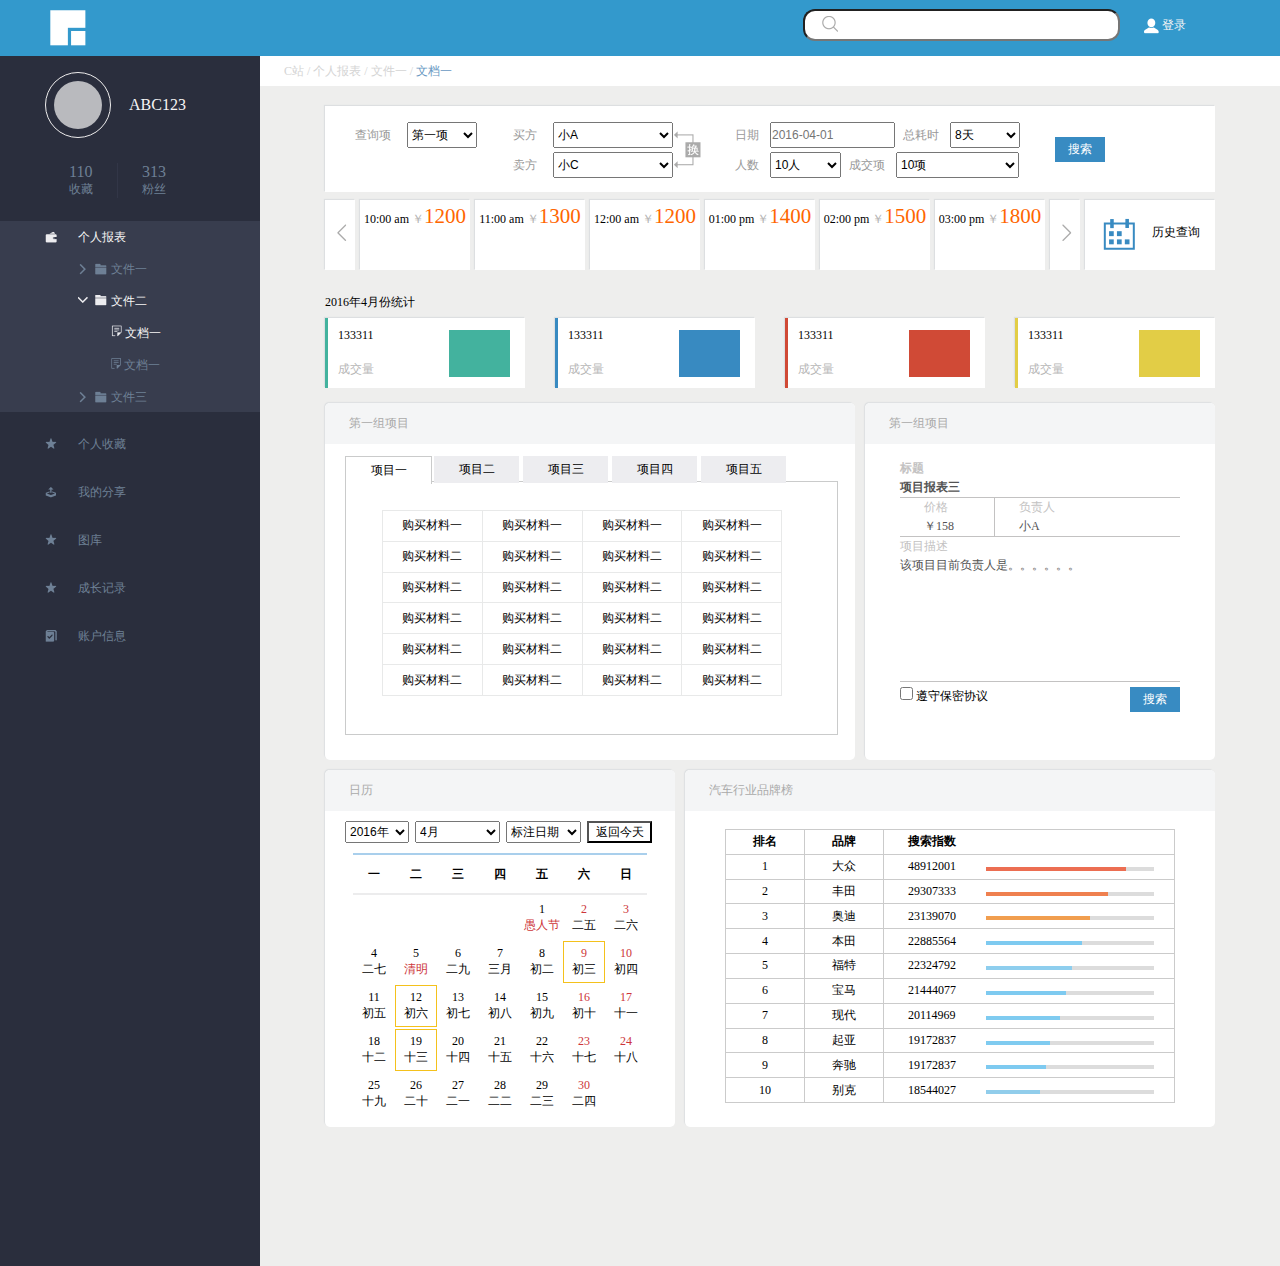
==== task-09/17.03.19baidu-task-09.html @ ec201341 "first commit" ====
<!DOCTYPE html>
<html lang="en">
<head>
    <meta charset="UTF-8">
    <title>百度前端技术学院-task09</title>
    <link rel="stylesheet" href="17.03.19baidu-task-09.css">
</head>
<body>
    <header>
        <a href="" id="loga"><img src="./image-task-09/logo.png" alt="logo"></a>
        <div class="search-login">
            <input type="text">
            <img src="./image-task-09/login.png" alt="login" id="login-img"> <a class="white-color" id="login">登录</a>
        </div>
    </header>
    <div class="container clearfix">
        <div class="sidebar">
            <div class="user">
                <div class="user-information clearfix">
                    <div class="border-box">
                        <div class="head-portrait"></div>
                    </div>
                    <div class="user-name">ABC123</div>
                </div>
                <div class="clearfix">
                    <div class="collection">
                        <span class="font-size-16">110</span>
                        <p>收藏</p>
                    </div>
                    <div class="fans">
                        <span class="font-size-16">313</span>
                        <p>粉丝</p>
                    </div>
                </div>
            </div>
            <ul>
                <li class="user-report">
                    <p class="white-color " id="personal-report">个人报表</p>
                    <ul>
                        <li class="sub-items not-open">文件一</li>
                        <li>
                            <p class="white-color sub-items opened" >文件二</p>
                            <ul>
                                <li class="sub-items white-color">
                                    <img src="./image-task-09/01-02-01.png" alt="">
                                    文档一</li>
                                <li class="sub-items">
                                    <img src="./image-task-09/01-02-02.png" alt="">
                                    文档一</li>
                            </ul>
                        </li>
                        <li class="sub-items not-open">文件三</li>
                    </ul>
                </li>
                <li class="personal-collection">个人收藏</li>
                <li class="shared">我的分享</li>
                <li class="gallery">图库</li>
                <li class="growth-record">成长记录</li>
                <li class="account-information">账户信息</li>
            </ul>
        </div>
        <div class="main">
            <div class="title">
                C站 / 个人报表 / 文件一 / <span>文档一</span>
            </div>
            <div class="search clearfix">
                <div class="items-box">
                    <label for="items" id="items-label">查询项</label><select name="items" id="items"><option value="第一项">第一项</option></select>
                </div>

                <div class="change-buy-sell">
                    <label for="buy">买方</label><select name="buy" id="buy"><option value="">小A</option></select>
                    <br />
                    <label for="sell">卖方</label><select name="sell" id="sell"><option value="">小C</option></select>
                    <img src="image-task-09/change.png" alt="change" id="change-img">
                </div>
                <div class="date-time-people">
                    <label>日期</label><input type="text" id="date" placeholder="2016-04-01">
                    <label for="">总耗时</label><select name="" id="time"><option value="">8天</option></select>
                    <label for="">人数</label><select name="" id="people"><option value="">10人</option></select>
                    <label for="">成交项</label><select name="" id="how-much"><option value="">10项</option></select>
                </div>
                <a href="" class="search-btn">搜索</a>
            </div>
            <div class="history-query clearfix">
                <div class="left">
                </div>
                <div class="time-money">
                    <span class="clock">10:00 am</span>
                    <span class="yuan">￥<span class="money">1200</span></span>
                </div>
                <div class="time-money">
                    <span class="clock">11:00 am</span>
                    <span class="yuan">￥<span class="money">1300</span></span>
                </div>
                <div class="time-money">
                    <span class="clock">12:00 am</span>
                    <span class="yuan">￥<span class="money">1200</span></span>
                </div>
                <div class="time-money">
                    <span class="clock">01:00 pm</span>
                    <span class="yuan">￥<span class="money">1400</span></span>
                </div>
                <div class="time-money">
                    <span class="clock">02:00 pm</span>
                    <span class="yuan">￥<span class="money">1500</span></span>
                </div>
                <div class="time-money">
                    <span class="clock">03:00 pm</span>
                    <span class="yuan">￥<span class="money">1800</span></span>
                </div>
                <div class="right"></div>
                <div class="history">
                    历史查询
                </div>
            </div>
            <div class="volume clearfix">
                <p>2016年4月份统计</p>
                <div class="volume-box green-border">
                    <div class="volume-info"><span class="volume-number">133311</span><p class="volume-text">成交量</p></div>
                    <div class="colors-box green"></div>
                </div>
                <div class="volume-box blue-border">
                    <div class="volume-info"><span class="volume-number">133311</span><p class="volume-text">成交量</p></div>
                    <div class="colors-box blue"></div>
                </div>
                <div class="volume-box red-border">
                    <div class="volume-info"><span class="volume-number">133311</span><p class="volume-text">成交量</p></div>
                    <div class="colors-box red"></div>
                </div>
                <div class="volume-box last yellow-border">
                    <div class="volume-info"><span class="volume-number">133311</span><p class="volume-text">成交量</p></div>
                    <div class="colors-box yellow"></div>
                </div>
            </div>
            <div class="content clearfix">
                <div class="first-project-one">
                    <p class="content-p">第一组项目</p>
                    <div class="project-content project-content-1">
                        <ul class="clearfix project-lists">
                            <li>
                                <input type="radio" name="tab" id="tab-1" checked>
                                <label for="tab-1">项目一</label>
                                <div>
                                    <table border="1">
                                        <tr><td>购买材料一</td><td>购买材料一</td><td>购买材料一</td><td>购买材料一</td></tr>
                                        <tr><td>购买材料二</td><td>购买材料二</td><td>购买材料二</td><td>购买材料二</td></tr>
                                        <tr><td>购买材料二</td><td>购买材料二</td><td>购买材料二</td><td>购买材料二</td></tr>
                                        <tr><td>购买材料二</td><td>购买材料二</td><td>购买材料二</td><td>购买材料二</td></tr>
                                        <tr><td>购买材料二</td><td>购买材料二</td><td>购买材料二</td><td>购买材料二</td></tr>
                                        <tr><td>购买材料二</td><td>购买材料二</td><td>购买材料二</td><td>购买材料二</td></tr>
                                    </table>
                                </div>
                            </li>
                            <li>
                                <input type="radio" name="tab" id="tab-2" >
                                <label for="tab-2">项目二</label>
                                <div>
                                    <table border="1">
                                        <tr><td>购买材料一</td><td>购买材料一</td><td>购买材料一</td><td>购买材料一</td></tr>
                                        <tr><td>购买材料二</td><td>购买材料二</td><td>购买材料二</td><td>购买材料二</td></tr>
                                        <tr><td>购买材料二</td><td>购买材料二</td><td>购买材料二</td><td>购买材料二</td></tr>
                                        <tr><td>购买材料二</td><td>购买材料二</td><td>购买材料二</td><td>购买材料二</td></tr>
                                        <tr><td>购买材料二</td><td>购买材料二</td><td>购买材料二</td><td>购买材料二</td></tr>
                                        <tr><td>购买材料二</td><td>购买材料二</td><td>购买材料二</td><td>购买材料二</td></tr>
                                    </table>
                                </div>
                            </li>
                            <li>
                                <input type="radio" name="tab" id="tab-3">
                                <label for="tab-3">项目三</label>
                                <div>
                                    <table border="1">
                                        <tr><td>购买材料一</td><td>购买材料一</td><td>购买材料一</td><td>购买材料一</td></tr>
                                        <tr><td>购买材料二</td><td>购买材料二</td><td>购买材料二</td><td>购买材料二</td></tr>
                                        <tr><td>购买材料二</td><td>购买材料二</td><td>购买材料二</td><td>购买材料二</td></tr>
                                        <tr><td>购买材料三</td><td>购买材料三</td><td>购买材料三</td><td>购买材料三</td></tr>
                                        <tr><td>购买材料二</td><td>购买材料二</td><td>购买材料二</td><td>购买材料二</td></tr>
                                        <tr><td>购买材料二</td><td>购买材料二</td><td>购买材料二</td><td>购买材料二</td></tr>
                                    </table>
                                </div>
                            </li>
                            <li>
                                <input type="radio" name="tab" id="tab-4">
                                <label for="tab-4">项目四</label>
                                <div>
                                    <table border="1">
                                        <tr><td>购买材料一</td><td>购买材料一</td><td>购买材料一</td><td>购买材料一</td></tr>
                                        <tr><td>购买材料二</td><td>购买材料二</td><td>购买材料二</td><td>购买材料二</td></tr>
                                        <tr><td>购买材料二</td><td>购买材料二</td><td>购买材料二</td><td>购买材料二</td></tr>
                                        <tr><td>购买材料二</td><td>购买材料二</td><td>购买材料二</td><td>购买材料二</td></tr>
                                        <tr><td>购买材料四</td><td>购买材料四</td><td>购买材料四</td><td>购买材料四</td></tr>
                                        <tr><td>购买材料二</td><td>购买材料二</td><td>购买材料二</td><td>购买材料二</td></tr>
                                    </table>
                                </div>
                            </li>
                            <li>
                                <input type="radio" name="tab" id="tab-5">
                                <label for="tab-5">项目五</label>
                                <div>
                                    <table border="1">
                                        <tr><td>购买材料一</td><td>购买材料一</td><td>购买材料一</td><td>购买材料一</td></tr>
                                        <tr><td>购买材料二</td><td>购买材料二</td><td>购买材料二</td><td>购买材料二</td></tr>
                                        <tr><td>购买材料二</td><td>购买材料二</td><td>购买材料二</td><td>购买材料二</td></tr>
                                        <tr><td>购买材料二</td><td>购买材料二</td><td>购买材料二</td><td>购买材料二</td></tr>
                                        <tr><td>购买材料二</td><td>购买材料二</td><td>购买材料二</td><td>购买材料二</td></tr>
                                        <tr><td>购买材料五</td><td>购买材料五</td><td>购买材料五</td><td>购买材料五</td></tr>
                                    </table>
                                </div>
                            </li>
                        </ul>
                    </div>
                </div>
                <div class="first-project-two">
                    <p class="content-p">第一组项目</p>
                    <div class="project-content project-content-2">
                        <h3 class="gery-color">标题</h3>
                        <h3 class="black-color">项目报表三</h3>
                        <div class="clearfix">
                            <div id="price"><span class="price-text gery-color">价格</span><p class="price-number black-color">￥158</p></div>
                            <div id="manager"><span class="manager-text gery-color">负责人</span><p class="manager-name black-color">小A</p></div>
                        </div>
                        <p class="gery-color">项目描述</p>
                        <p class="black-color description">该项目目前负责人是。。。。。。</p>
                        <input type="checkbox"> 遵守保密协议</input>
                        <a href="" class="search-btn">搜索</a>
                    </div>
                </div>
                <div class="calendar">
                    <p class="content-p">日历</p>
                    <div>
                        <ul class="calendar-ul clearfix">
                            <li><select name="" id="year"><option value="">2016年</option></select></li>
                            <li><select name="" id="month"><option value="">4月</option></select></li>
                            <li><select name="" id="calendar-date"><option value="">标注日期</option></select></li>
                            <li class="last"><button id="return-today">返回今天</button></li>
                        </ul>
                        <table>
                            <tr class="table-header">
                                <th>一</th>
                                <th>二</th>
                                <th>三</th>
                                <th>四</th>
                                <th>五</th>
                                <th>六</th>
                                <th>日</th>
                            </tr>
                            <tr>
                                <td></td>
                                <td></td>
                                <td></td>
                                <td></td>
                                <td><span>1</span><p class="red-color">愚人节</p></td>
                    <td><span class="red-color">2</span><p>二五</p></td>
                    <td><span class="red-color">3</span><p>二六</p></td>
                    </tr>
                    <tr>
                        <td><span>4</span><p>二七</p></td>
                        <td><span>5</span><p class="red-color">清明</p></td>
                        <td><span>6</span><p>二九</p></td>
                        <td><span>7</span><p>三月</p></td>
                        <td><span>8</span><p>初二</p></td>
                        <td class="table-mark"><span class="red-color">9</span><p>初三</p></td>
                        <td><span class="red-color">10</span><p>初四</p></td>
                    </tr>
                    <tr>
                        <td><span>11</span><p>初五</p></td>
                        <td class="table-mark"><span>12</span><p>初六</p></td>
                        <td><span>13</span><p>初七</p></td>
                        <td><span>14</span><p>初八</p></td>
                        <td><span>15</span><p>初九</p></td>
                        <td><span class="red-color">16</span><p>初十</p></td>
                        <td><span class="red-color">17</span><p>十一</p></td>
                    </tr>
                    <tr>
                        <td><span>18</span><p>十二</p></td>
                        <td class="table-mark"><span>19</span><p>十三</p></td>
                        <td><span>20</span><p>十四</p></td>
                        <td><span>21</span><p>十五</p></td>
                        <td><span>22</span><p>十六</p></td>
                        <td><span class="red-color">23</span><p>十七</p></td>
                        <td><span class="red-color">24</span><p>十八</p></td>
                    </tr>
                    <tr>
                        <td><span>25</span><p>十九</p></td>
                        <td><span>26</span><p>二十</p></td>
                        <td><span>27</span><p>二一</p></td>
                        <td><span>28</span><p>二二</p></td>
                        <td><span>29</span><p>二三</p></td>
                        <td><span class="red-color">30</span><p>二四</p></td>
                        <td></td>
                    </tr>
                    </table>
                    </div>
                </div>
                <div class="cars">
                    <p class="content-p">汽车行业品牌榜</p>
                    <table border="1">
                        <tr><th>排名</th><th>品牌</th><th class="text-left">搜索指数</th></tr>
                        <tr>
                            <td>1</td>
                            <td>大众</td>
                            <td>48912001<div class="total"><div class="search-sacle volkswagen"></div></div></td>
                        </tr>
                        <tr>
                            <td>2</td>
                            <td>丰田</td>
                            <td>29307333<div class="total"><div class="search-sacle toyota"></div></div></td>
                        </tr>
                        <tr>
                            <td>3</td>
                            <td>奥迪</td>
                            <td>23139070<div class="total"><div class="search-sacle audi"></div></div></td>
                        </tr>
                        <tr>
                            <td>4</td>
                            <td>本田</td>
                            <td>22885564<div class="total"><div class="search-sacle honda"></div></div></td>
                        </tr>
                        <tr>
                            <td>5</td>
                            <td>福特</td>
                            <td>22324792<div class="total"><div class="search-sacle ford"></div></div></td>
                        </tr>
                        <tr>
                            <td>6</td>
                            <td>宝马</td>
                            <td>21444077<div class="total"><div class="search-sacle bmw"></div></div></td>
                        </tr>
                        <tr>
                            <td>7</td>
                            <td>现代</td>
                            <td>20114969<div class="total"><div class="search-sacle modern"></div></div></td>
                        </tr>
                        <tr>
                            <td>8</td>
                            <td>起亚</td>
                            <td>19172837<div class="total"><div class="search-sacle kia"></div></div></td>
                        </tr>
                        <tr>
                            <td>9</td>
                            <td>奔驰</td>
                            <td>19172837<div class="total"><div class="search-sacle mercedes-benz"></div></div></td>
                        </tr>
                        <tr>
                            <td>10</td>
                            <td>别克</td>
                            <td>18544027<div class="total"><div class="search-sacle buick"></div></div></td>
                        </tr>
                    </table>
                </div>
            </div>
        </div>
    </div>
</body>
</html>
---- task-09/17.03.19baidu-task-09.css ----
* {
    margin: 0;
    padding: 0;
    font-size: 12px;
}
a {
    text-decoration: none;
}
li {
    list-style: none;
}
.clearfix:after {
    content: '';
    clear: both;
    visibility: hidden;
    width: 0;
    height: 0;
    display: block;
}
/*字体颜色*/
.gery-color {
    color: #c3c2c2;
}
.black-color {
    color: #535353;
}
.white-color {
    color: #f6f5f5;
}
.red-color {
    color: #cd3539;
}
/*字体大小*/
.font-size-16 {
    font-size: 16px;
}
/*header*/
header {
    position: relative;
    height: 56px;
    background: #3399cc;
}
#loga {
    display: inline-block;
    width: 36px;
    height: 36px;
    margin: 10px 0 10px 50px;
}
.search-login {
    position: absolute;
    top: 9px;
    right: 94px;
    line-height: 28px;
}
.search-login input {
    width: 313px;
    height: 28px;
    border-radius: 12px;
    text-indent: 1em;
    background: #fff url("./image-task-09/search.png") 17px 5px no-repeat;
}
#login-img {
    vertical-align: middle;
    margin-left: 21px;
}
#login {
    line-height: 32px;
    cursor: pointer;
}

.container {
    width: 1280px;
    height: 1210px;
    margin: 0 auto;
    background: #eeeeed;
}

/*sidebar*/
.sidebar {
    box-sizing: border-box;
    width: 260px;
    height: 100%;
    background: #2a2e3d;
    float: left;
    color: #6e8095;
}
.sidebar>div {
    padding-top: 16px;
    padding-left: 45px;
}
.sidebar>ul>li {
    padding-top: 16px;
    padding-left: 45px;
    text-indent: 33px;
    line-height: 32px;
}

.user{
    padding-bottom: 23px;
}
.border-box {
    width: 48px;
    height: 48px;
    padding: 8px;
    margin-right: 18px;
    border-radius: 33px;
    border:1px solid #eeeded ;
    float: left;
}
.head-portrait {
    height: 100%;
    background: #b9babe;
    border-radius: 24px;
}
.user-name {
    float: left;
    line-height: 66px;
    font-size: 16px;
    color: #f6f5f5;
}
.user-information {
    margin-bottom: 25px;
}
.collection {
    width: 72px;
    float: left;
    text-indent: 2em;
    border-right: 1px solid #323647;
}
.fans {
    float: left;
    text-indent: 2em;
}

.user-report {
    box-sizing: border-box;
    width: 100%;
    height: 191px;
    line-height: 32px;
    padding: 0 0 0 45px !important;
    background: #383d4e;

}
.sub-items {
    padding-left: 33px;
}
#personal-report {
    background: url("./image-task-09/01.png")  content-box 0 10px no-repeat;
}
.not-open {
    background: url("./image-task-09/not-open.png") content-box 0 10px no-repeat;
}
.opened {
    background: url("./image-task-09/opened.png") content-box 0 10px no-repeat;
}

.shared {
    background: url("./image-task-09/03.png")  content-box 0 10px no-repeat;
}
.personal-collection,
.growth-record,
.gallery {
    background: url("./image-task-09/04.png")  content-box 0 10px no-repeat;
}
.account-information {
    background: url("./image-task-09/05.png")  content-box 0 10px no-repeat;
}

/*main*/
.main {
    width: 1020px;
    height: 100%;
    float: left;
}

/*title*/
.title {
    font-size: 12px;
    line-height: 30px;
    color: #d4d4d4;
    text-indent: 2em;
    background: #fff;
}
.title span {
    color: #6898c2;
}

.search,
.history-query,
.volume,
.content {
    width: 890px;
    margin: 0 auto;
}

/*search*/
.search {
    height: 54px;
    padding: 16px 0;
    margin: 20px auto 8px;
    line-height: 26px;
    font-size: 12px;
    color: #999999;
    background: #fff;
    box-shadow: -1px -1px 1px #dddfe1 ;
}
.items-box {
    width: 188px;
    float: left;
}
#items-label {
    margin-left: 30px;
}
#items {
    width: 70px;
    height: 26px;
    margin-left: 16px;
}
.change-buy-sell {
    position: relative;
    width: 188px;
    float: left;
}
#buy,
#sell {
    width: 120px;
    height: 26px;
    margin-left: 16px;
}
#buy {
    margin-bottom: 4px;
}
#change-img {
    position: absolute;
    right: 0;
    top: 9px;
    vertical-align: middle;
    width: 28px;
    height: 38px;
}
.date-time-people {
    width: 290px;
    padding: 0 30px 0 34px;
    float: left;
}
#date {
    width: 121px;
    height: 22px;
    margin-right: 5px;

}
#time {
    width: 70px;
    height: 26px;
    margin-bottom: 4px;
}
#people {
    width: 71px;
    height: 26px;
    margin-right: 5px;
}
#how-much {
    width: 123px;
    height: 26px;
}
.date-time-people label {
    margin-right: 11px;
}
.search-btn {
    display: inline-block;
    width: 50px;
    height: 25px;
    color: #fff;
    text-align: center;
    background: #388bc2;
    line-height: 25px;
}
.search a {
    margin-top: 15px;
}
/*history query*/
.history-query {
    height: 70px;
    font-size: 12px;
    margin-bottom: 16px;

}
.history-query>div {
    box-shadow: -1px -1px 1px #dddfe1 ;
}
.left ,
.right{
    width: 30px;
    height: 100%;
    float: left;
    margin-right: 5px;
    background: #fff;
}
.left {
    background: #fff url("./image-task-09/left.png") 12px 24px no-repeat;
}
.right {
    background: #fff url("./image-task-09/right.png") 12px 24px no-repeat;
}
.time-money {
    width: 110px;
    height: 100%;
    float: left;
    margin-right: 5px;
    background: #fff;
    text-align: center;
    line-height: 32px;
}
.yuan {
    color: #b2b2b2;
}
.money {
    font-size: 21px;
    color: #ff6600;
}
.history {
    width: 130px;
    height: 100%;
    box-sizing: border-box;
    float: left;
    padding: 16px 10px 16px 61px;
    background: #fff url("./image-task-09/historyQuery.png") 18px 18px no-repeat;
    text-align: center;
    line-height: 32px;
}

/*volume*/
.volume>div {
    box-shadow: -1px -1px 1px #dddfe1 ;
}
.volume p {
    line-height: 32px;
}
.volume-box{
    position: relative;
    width: 200px;
    height: 70px;
    box-sizing: border-box;
    float: left;
    margin-right: 30px;
    border-left: 3px solid ;
    background: #fff;
}
.volume-box.last {
    margin-right: 0;
}
.volume-info {
    line-height: 35px;
    margin-left: 10px;
}
.volume-text {
    color: #b7b7b7;
}
.colors-box {
    position: absolute;
    width: 61px;
    height: 47px;
    top: 12px;
    right: 15px;
}
.green-border {
    border-color: #43b29e;
}
.green {
    background: #43b29e;
}
.blue-border {
    border-color: #388ac1;
}
.blue {
    background: #388ac1;
}
.red-border {
    border-color: #d04a36;
}
.red {
    background: #d04a36;
}
.yellow-border {
    border-color: #e2cd46;
}
.yellow {
    background: #e2cd46;
}
/*content*/
.content {
    min-height: 100px;
    margin-top: 15px;
}
.first-project-one {
    width: 530px;
    height: 357px;
    float: left;
    background: #fff;
    margin-right: 10px;
    border-radius: 5px;
    box-shadow: -1px -1px 1px #dddfe1 ;
}
.content-p{
    width: 100%;
    height: 41px;
    text-indent: 2em;
    background: #f4f5f6;
    line-height: 41px;
    color: #aaaaaa;
    border-top-left-radius: 5px;
    border-top-right-radius: 5px;
}
.project-content {
    width: 100%;
    height: 316px;
}
.project-content-1 {
    padding: 12px 20px 25px;
}
.project-lists {
    position: relative;
    width: 491px;
    height: 279px;

}
.project-lists input[type="radio"] {
    display: none;
}
.project-lists li {
    width: 85px;
    height: 27px;
    float: left;
    margin-right: 4px;
    text-align: center;
}
.project-lists label {
    display: block;
    position: relative;
    height: 100%;
    width: 100%;
    line-height: 27px;
    cursor: pointer;
    background: #ededf0;
    z-index: 2;
}
.project-lists div {
    position: absolute;
    top: 25px;
    left: 0;
    height: 252px;
    width: 100%;
    display: none;
    border: 1px solid #cacbcb;
    z-index: 1;
}
.project-lists table {
    position: absolute;
    left: 36px;
    top: 28px;
    border-spacing: 0;
    width: 400px;
    height: 186px;
    border-collapse: collapse;
    text-align: center;
    border-color: #e8e9e9;
}

input:checked~div {
    display: block;
}
input:checked~label {
    border: 1px solid  #cacbcb;
    border-bottom: none;
    background: #fff;
}

.first-project-two {
    width: 350px;
    height: 357px;
    float: left;
    background: #fff;
    border-radius: 5px;
    box-shadow: -1px -1px 1px #dddfe1 ;
}
.project-content-2 {
    position: relative;
    padding: 15px 35px 35px 35px ;
    line-height: 19px;
    box-sizing: border-box;
}
#price,
#manager {
    float: left;
    border-top: 1px solid #c3c2c2;
    border-bottom: 1px solid #c3c2c2;
    text-indent: 2em;
}
#price{
    width: 94px;
    border-right: 1px solid #c3c2c2;
}
#manager {
    width: 185px;
}

.description {
    height: 125px;
    border-bottom: 1px solid #c3c2c2;
    margin-bottom: 5px;
}
.project-content-2 a {
    position: absolute;
    right: 35px;

}
/*calendar*/
.calendar {
    height: 357px;
    width: 350px;
    float: left;
    margin-right: 10px;
    margin-top: 10px;;
    background: #fff;
    border-radius: 5px;
    box-shadow: -1px -1px 1px #dddfe1 ;
}
.calendar-ul li {
    display: inline-block;
    float: left;
    margin-right: 6px;
}
li.last {
    margin-right: 0;
}
#year,
#month,
#calendar-date,
#return-today {
    height: 22px;
}
#year {
    width: 64px;
}
#month {
    width: 85px;
}
#calendar-date {
    width: 75px;
}
#return-today {
    width: 65px;
    background: none;
}
.calendar-ul {
    width: 310px;
    margin: 10px auto 10px;
}
.calendar table {
    width: 310px;
    margin: 0 auto;
    border-spacing: 0;
    text-align: center;
}
.calendar th,
.calendar td {
    width: 42px;
    height: 42px;
    box-sizing: border-box;
}
tr.table-header th{
    border-top: 2px solid #a9cfec;
    border-bottom: 2px solid #ececed;
}
.table-mark,
.calendar th:hover,
.calendar td:hover {
    border: 1px solid #f4c11c;
}
.calendar tr {
    display: inline-block;
    margin-bottom: 2px;
}
/*cars*/
.cars {
    height: 357px;
    width: 530px;
    float: left;
    margin-top: 10px;;
    background: #fff;
    border-radius: 5px;
    box-shadow: -1px -1px 1px #dddfe1 ;
}
.cars table {
    width: 450px;
    height: 274px;
    margin: 18px auto ;
    text-align: center;
    border-collapse: collapse;
    border-color: #cbcbcb;
}
.cars table tr:hover {
    background: #f3f5f7;
    cursor: pointer;
}
.text-left,
.cars td:nth-child(3){
    text-align: left;
    text-indent: 2em;
}
.cars td:nth-child(3) {
    position: relative;
    width: 290px;
}
.total {
    position: absolute;
    top: 12px;
    right: 20px;
    width: 168px;
    height: 4px;
    margin-left: 20px;
    background: #dcdcdc;
}
.search-sacle {
    height: 100%;
}
.volkswagen {
    width: 140px;
    background: #ec6e52;
}
.toyota {
    width: 122px;
    background: #ef804f;
}
.audi {
    width: 104px;
    background: #f19e4f;
}
.honda {
    width: 96px;
    background: #7ecaf0;
}
.ford {
    width: 86px;
    background: #8eceee;
}
.bmw {
    width: 80px;
    background: #7ecaf0;
}
.modern {
    width: 74px;
    background: #7fcbf0;
}
.kia {
    width: 64px;
    background: #7fcbf0;
}
.mercedes-benz {
    width: 60px;
    background: #7ecaf0;
}
.buick {
    width: 54px;
    background: #91cdeb;
}
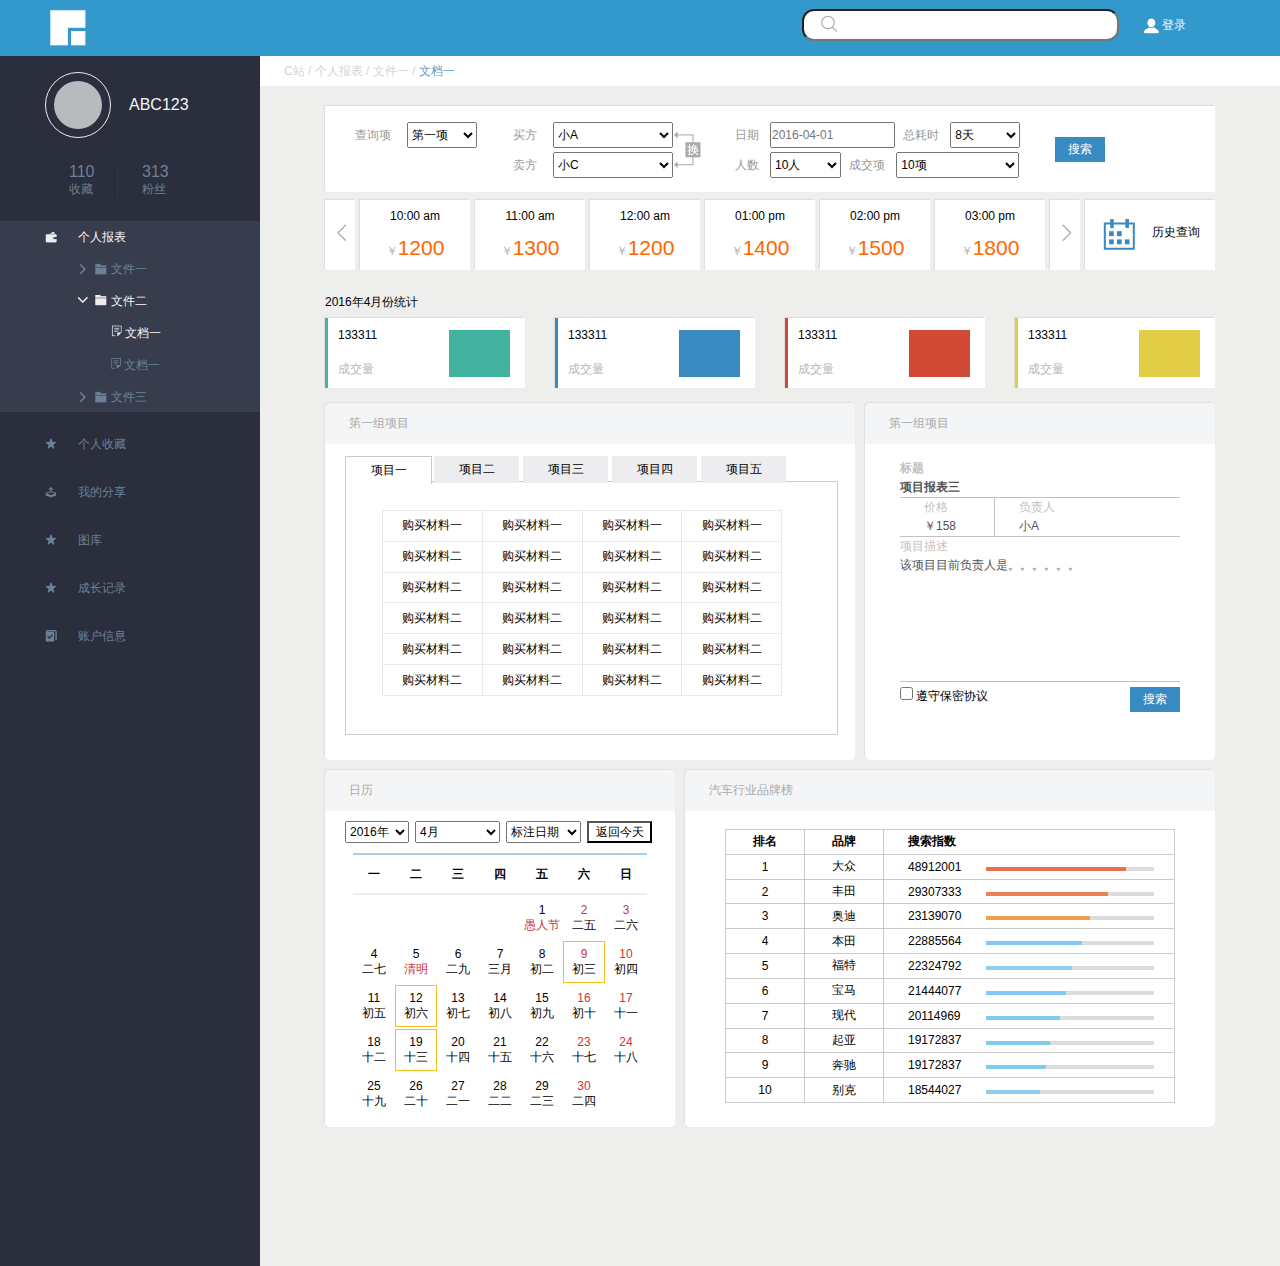
==== commit 993b190e: "add font-family" ====
--- a/task-09/17.03.19baidu-task-09.html
+++ b/task-09/17.03.19baidu-task-09.html
@@ -87,27 +87,27 @@
                 </div>
                 <div class="time-money">
                     <span class="clock">10:00 am</span>
-                    <span class="yuan">￥<span class="money">1200</span></span>
+                    <p><span class="yuan">￥<span class="money">1200</span></span></p>
                 </div>
                 <div class="time-money">
                     <span class="clock">11:00 am</span>
-                    <span class="yuan">￥<span class="money">1300</span></span>
+                    <p><span class="yuan">￥<span class="money">1300</span></span></p>
                 </div>
                 <div class="time-money">
                     <span class="clock">12:00 am</span>
-                    <span class="yuan">￥<span class="money">1200</span></span>
+                    <p><span class="yuan">￥<span class="money">1200</span></span></p>
                 </div>
                 <div class="time-money">
                     <span class="clock">01:00 pm</span>
-                    <span class="yuan">￥<span class="money">1400</span></span>
+                    <p><span class="yuan">￥<span class="money">1400</span></span></p>
                 </div>
                 <div class="time-money">
                     <span class="clock">02:00 pm</span>
-                    <span class="yuan">￥<span class="money">1500</span></span>
+                    <p><span class="yuan">￥<span class="money">1500</span></span></p>
                 </div>
                 <div class="time-money">
                     <span class="clock">03:00 pm</span>
-                    <span class="yuan">￥<span class="money">1800</span></span>
+                    <p><span class="yuan">￥<span class="money">1800</span></span></p>
                 </div>
                 <div class="right"></div>
                 <div class="history">
--- a/task-09/17.03.19baidu-task-09.css
+++ b/task-09/17.03.19baidu-task-09.css
@@ -2,6 +2,7 @@
     margin: 0;
     padding: 0;
     font-size: 12px;
+    font-family: Arial, Helvetica;
 }
 a {
     text-decoration: none;
@@ -278,12 +279,12 @@
 .search a {
     margin-top: 15px;
 }
+
 /*history query*/
 .history-query {
     height: 70px;
     font-size: 12px;
     margin-bottom: 16px;
-
 }
 .history-query>div {
     box-shadow: -1px -1px 1px #dddfe1 ;
